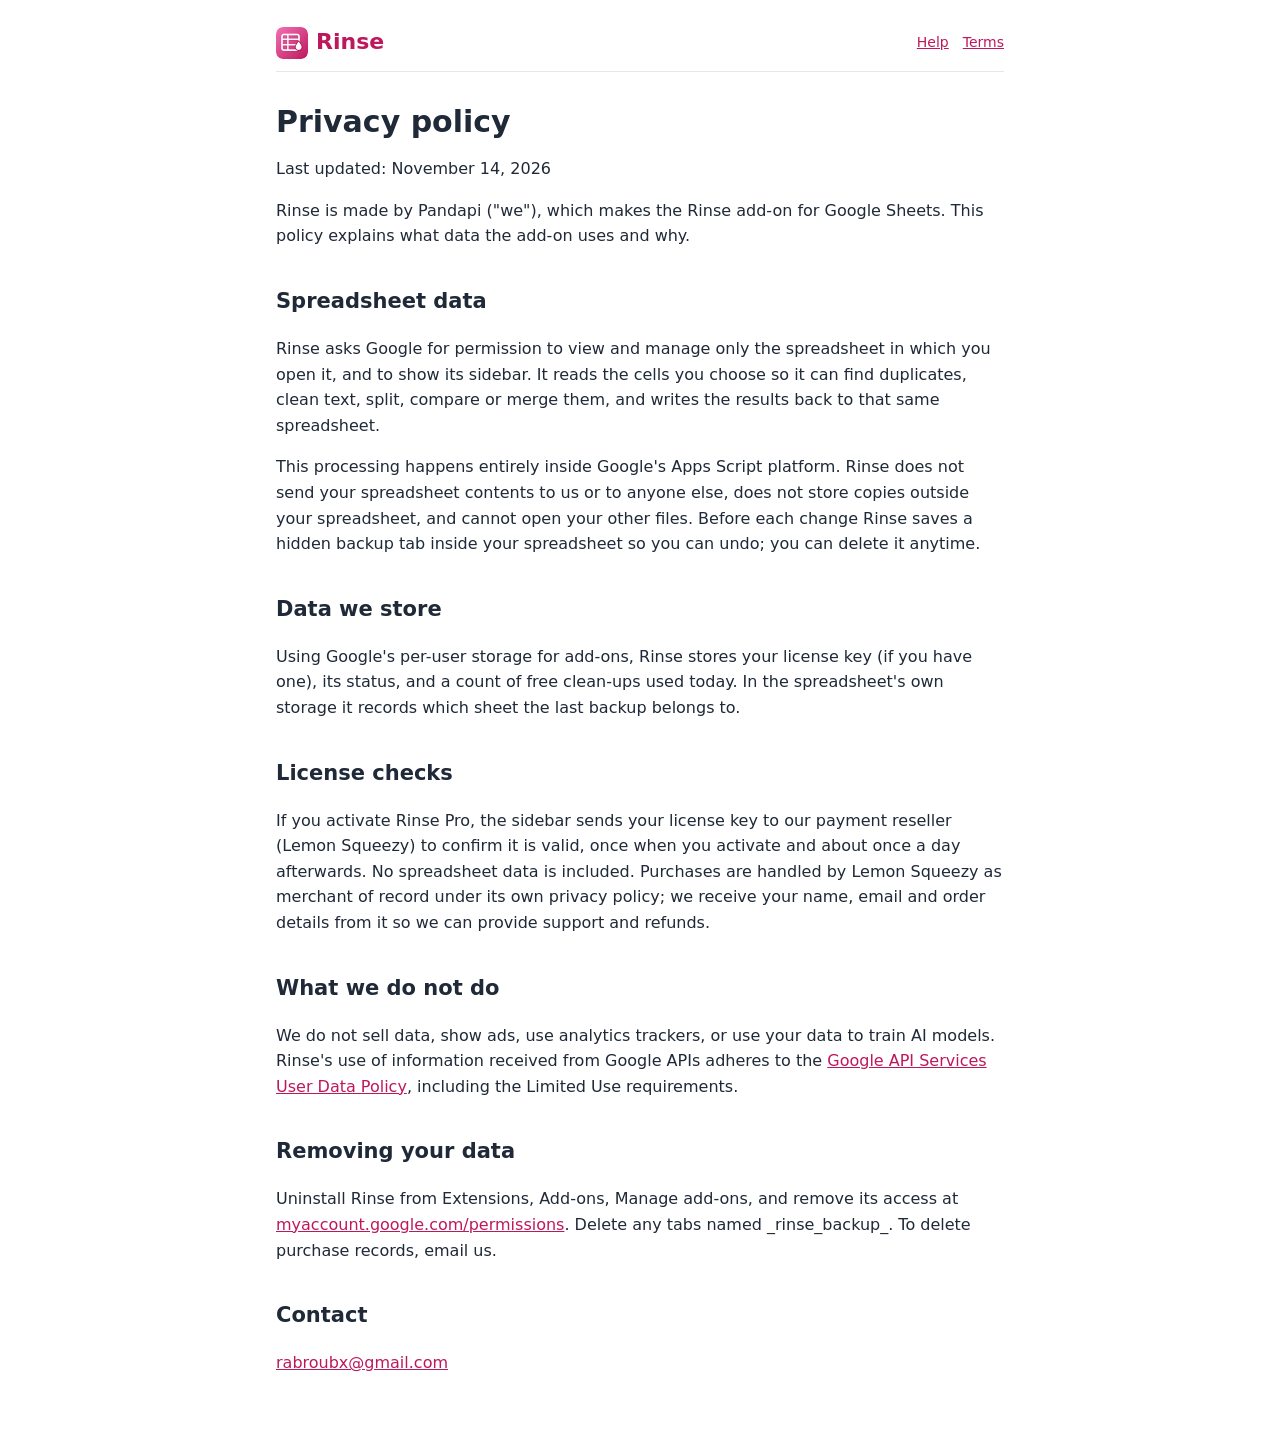
==== privacy.html @ 8a222cdc "Rinse help, privacy and terms site Co-Authored-By: Claude Opus 5.5 <noreply@anthropic.com> Claude-Se" ====
<!doctype html><html lang="en"><head><meta charset="utf-8"><meta name="viewport" content="width=device-width,initial-scale=1">
<title>Rinse privacy policy</title><link rel="icon" href="icon-128.png"><link rel="stylesheet" href="style.css"></head><body><main>
<header><a class="logo" href="./"><img src="icon-128.png" alt="">Rinse</a><nav><a href="./#help">Help</a><a href="terms.html">Terms</a></nav></header>
<h1>Privacy policy</h1><p>Last updated: November 14, 2026</p>
<p>Rinse is made by Pandapi ("we"), which makes the Rinse add-on for Google Sheets. This policy explains what data the add-on uses and why.</p>
<h2>Spreadsheet data</h2>
<p>Rinse asks Google for permission to view and manage only the spreadsheet in which you open it, and to show its sidebar. It reads the cells you choose so it can find duplicates, clean text, split, compare or merge them, and writes the results back to that same spreadsheet.</p>
<p>This processing happens entirely inside Google's Apps Script platform. Rinse does not send your spreadsheet contents to us or to anyone else, does not store copies outside your spreadsheet, and cannot open your other files. Before each change Rinse saves a hidden backup tab inside your spreadsheet so you can undo; you can delete it anytime.</p>
<h2>Data we store</h2>
<p>Using Google's per-user storage for add-ons, Rinse stores your license key (if you have one), its status, and a count of free clean-ups used today. In the spreadsheet's own storage it records which sheet the last backup belongs to.</p>
<h2>License checks</h2>
<p>If you activate Rinse Pro, the sidebar sends your license key to our payment reseller (Lemon Squeezy) to confirm it is valid, once when you activate and about once a day afterwards. No spreadsheet data is included. Purchases are handled by Lemon Squeezy as merchant of record under its own privacy policy; we receive your name, email and order details from it so we can provide support and refunds.</p>
<h2>What we do not do</h2>
<p>We do not sell data, show ads, use analytics trackers, or use your data to train AI models. Rinse's use of information received from Google APIs adheres to the <a href="https://developers.google.com/terms/api-services-user-data-policy">Google API Services User Data Policy</a>, including the Limited Use requirements.</p>
<h2>Removing your data</h2>
<p>Uninstall Rinse from Extensions, Add-ons, Manage add-ons, and remove its access at <a href="https://myaccount.google.com/permissions">myaccount.google.com/permissions</a>. Delete any tabs named _rinse_backup_. To delete purchase records, email us.</p>
<h2>Contact</h2><p><a href="mailto:rabroubx@gmail.com">rabroubx@gmail.com</a></p>
</main></body></html>
---- style.css ----
:root{--ink:#1f2937;--muted:#4b5563;--line:#e5e7eb;--accent:#be185d;--bg:#ffffff;--soft:#fdf2f8}
@media (prefers-color-scheme:dark){:root{--ink:#e5e7eb;--muted:#9ca3af;--line:#374151;--accent:#f472b6;--bg:#111827;--soft:#2a1020}}
*{box-sizing:border-box}body{margin:0;background:var(--bg);color:var(--ink);font:16px/1.6 system-ui,-apple-system,"Segoe UI",Roboto,Arial,sans-serif}
main{max-width:760px;margin:0 auto;padding:24px 16px 64px}a{color:var(--accent)}
header{display:flex;justify-content:space-between;align-items:center;gap:12px;flex-wrap:wrap;border-bottom:1px solid var(--line);padding-bottom:12px}
.logo{font-weight:800;font-size:22px;color:var(--accent);text-decoration:none}nav a{margin-left:14px;font-size:14px}
h1{font-size:30px;line-height:1.2;margin:32px 0 8px}h2{margin-top:36px;font-size:21px}.lead{font-size:18px;color:var(--muted)}
.cta{display:inline-block;background:var(--accent);color:var(--bg);padding:10px 18px;border-radius:8px;text-decoration:none;font-weight:700;margin:8px 8px 0 0}
.cta.ghost{background:none;color:var(--accent);border:1px solid var(--accent)}
.grid{display:grid;grid-template-columns:repeat(auto-fit,minmax(210px,1fr));gap:12px;margin-top:12px}
.card{border:1px solid var(--line);border-radius:10px;padding:14px;background:var(--soft)}.card h3{margin:0 0 4px;font-size:16px}.card p{margin:0;color:var(--muted);font-size:14px}
table{border-collapse:collapse;width:100%;margin-top:12px}td,th{border:1px solid var(--line);padding:8px;text-align:left;font-size:15px}
footer{margin-top:48px;border-top:1px solid var(--line);padding-top:12px;font-size:13px;color:var(--muted)}
.logo img{width:32px;height:32px;vertical-align:middle;margin-right:8px;border-radius:7px}
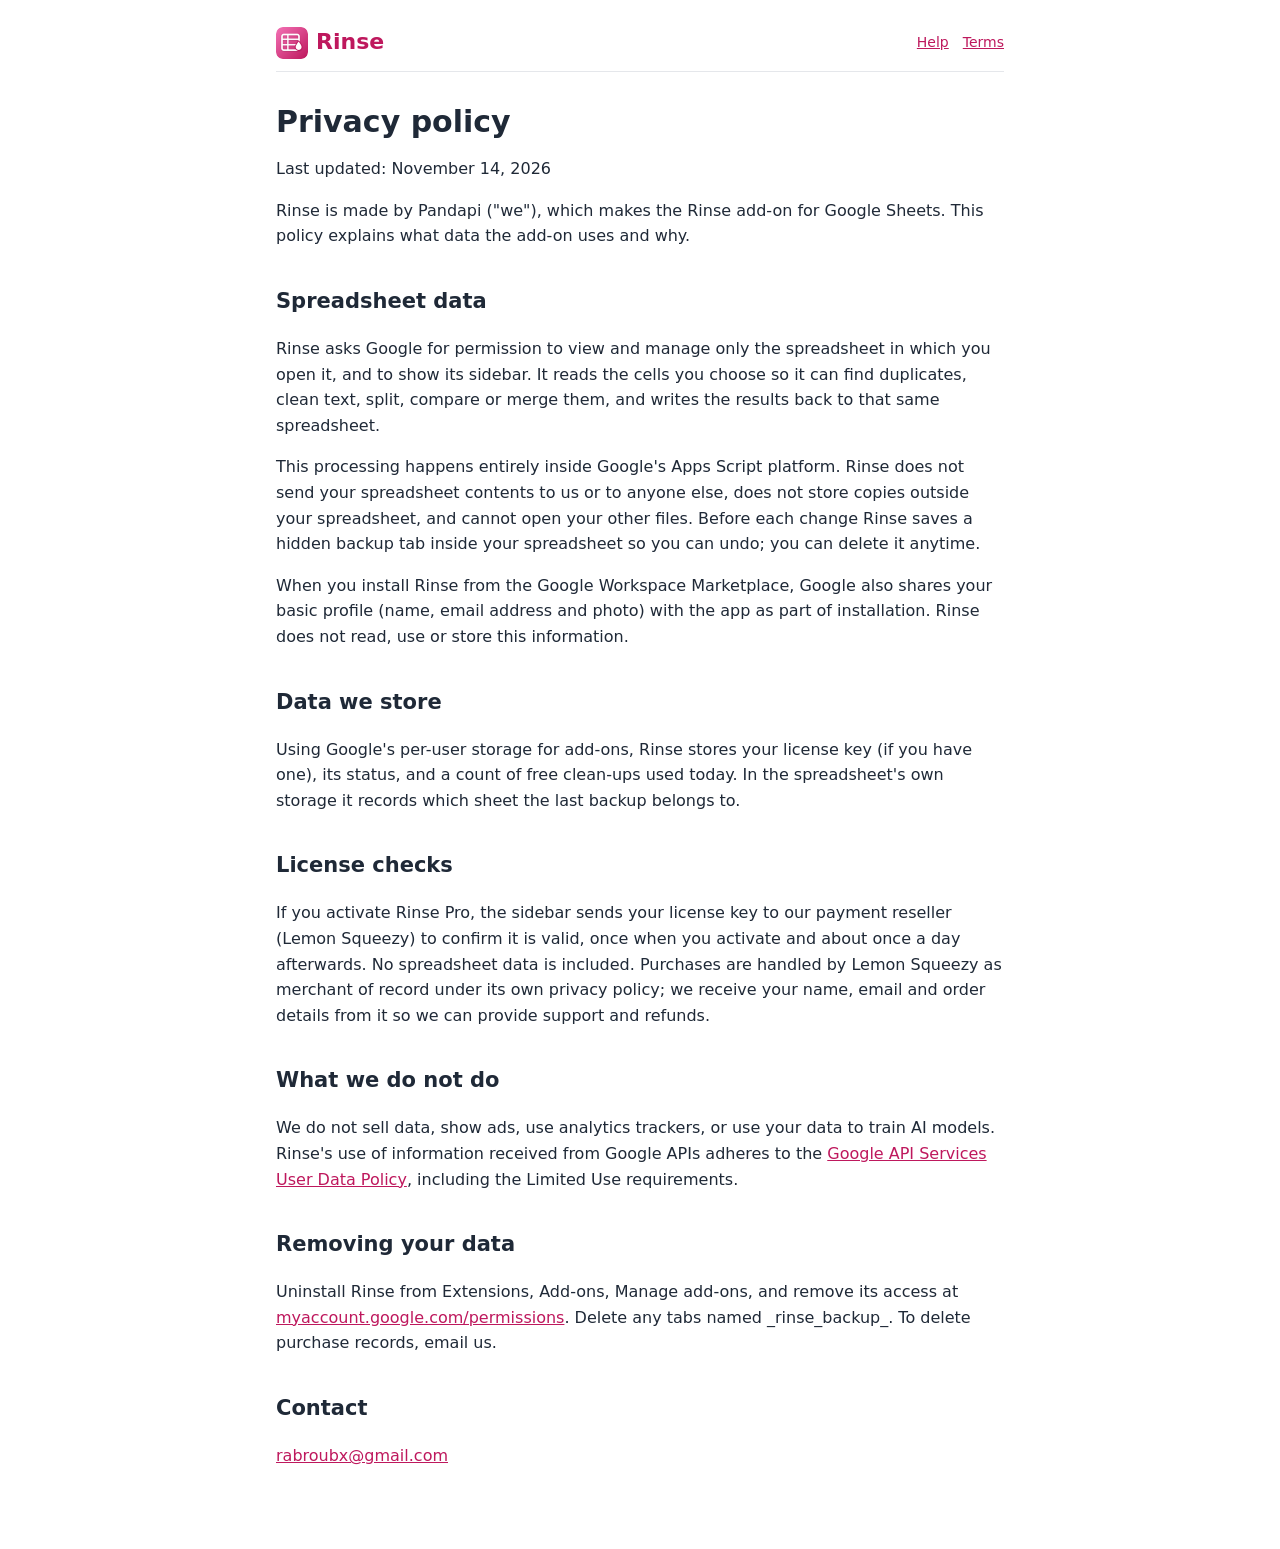
==== commit 76ff7667: "Privacy: note basic profile shared at Marketplace install Co-Authored-By: Claude Opus 5.5 <noreply@a" ====
--- a/privacy.html
+++ b/privacy.html
@@ -6,6 +6,7 @@
 <h2>Spreadsheet data</h2>
 <p>Rinse asks Google for permission to view and manage only the spreadsheet in which you open it, and to show its sidebar. It reads the cells you choose so it can find duplicates, clean text, split, compare or merge them, and writes the results back to that same spreadsheet.</p>
 <p>This processing happens entirely inside Google's Apps Script platform. Rinse does not send your spreadsheet contents to us or to anyone else, does not store copies outside your spreadsheet, and cannot open your other files. Before each change Rinse saves a hidden backup tab inside your spreadsheet so you can undo; you can delete it anytime.</p>
+<p>When you install Rinse from the Google Workspace Marketplace, Google also shares your basic profile (name, email address and photo) with the app as part of installation. Rinse does not read, use or store this information.</p>
 <h2>Data we store</h2>
 <p>Using Google's per-user storage for add-ons, Rinse stores your license key (if you have one), its status, and a count of free clean-ups used today. In the spreadsheet's own storage it records which sheet the last backup belongs to.</p>
 <h2>License checks</h2>
